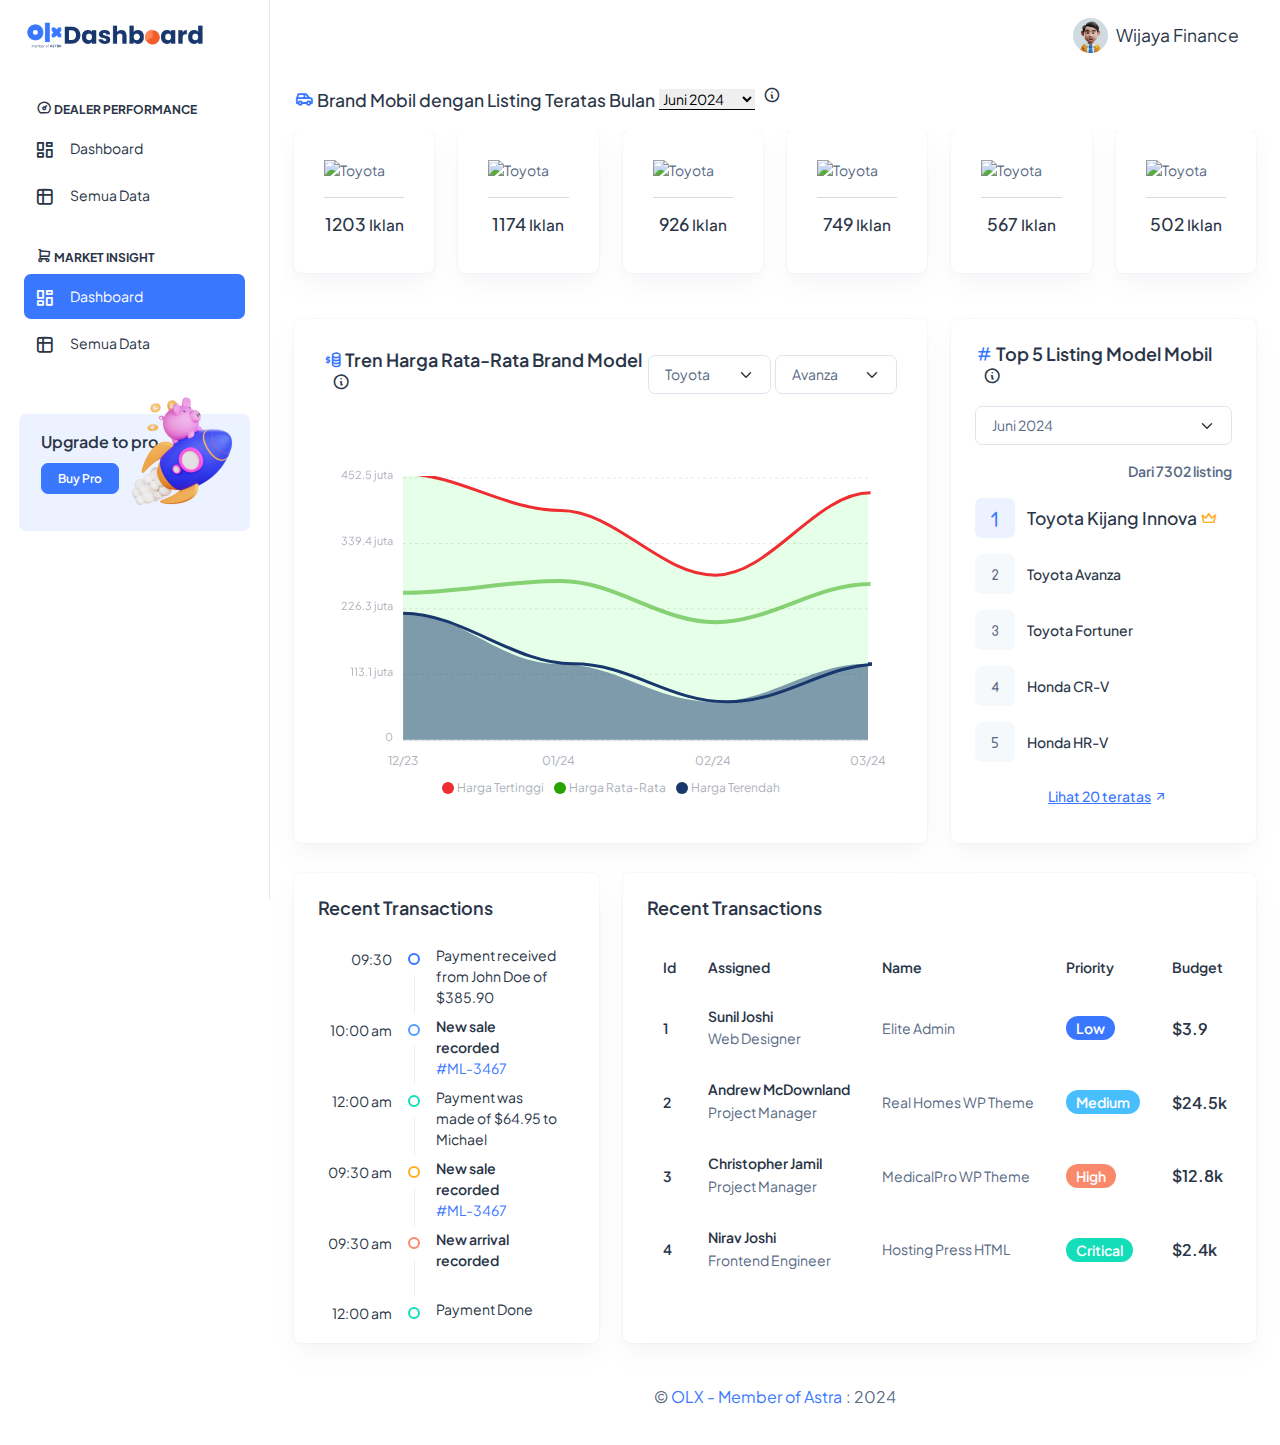
==== src/html/olx-dashboard-pricing.html @ 360a5861 "Merge initial commit" ====
<!doctype html>
<html lang="en">

<head>
  <meta charset="utf-8">
  <meta name="viewport" content="width=device-width, initial-scale=1">
  <title>OLX Dashboard</title>
  <link rel="shortcut icon" type="image/png" href="../assets/images/logos/favicon-dashboard.ico" />
  <link rel="stylesheet" href="../assets/css/style-dashboard.css" />
</head>

<body>
  <!--  Body Wrapper -->
  <div class="page-wrapper" id="main-wrapper" data-layout="vertical" data-navbarbg="skin6" data-sidebartype="full"
    data-sidebar-position="fixed" data-header-position="fixed">
    <!-- Sidebar Start -->
    <aside class="left-sidebar">
      <!-- Sidebar scroll-->
      <div>
        <div class="brand-logo d-flex align-items-center justify-content-between">
          <a href="./index.html" class="text-nowrap logo-img">
            <img src="../assets/images/logos/logo-dashboard-dark-3.png" width="180" alt="" />
          </a>
          <div class="close-btn d-xl-none d-block sidebartoggler cursor-pointer" id="sidebarCollapse">
            <i class="ti ti-x fs-8"></i>
          </div>
        </div>
        <!-- Sidebar navigation-->
        <nav class="sidebar-nav scroll-sidebar" data-simplebar="">
          <ul id="sidebarnav">
            <li class="nav-small-cap">
              <i class="ti ti-dashboard fs-4"></i>
              <span class="hide-menu">Dealer Performance</span>
            </li>
            <li class="sidebar-item">
              <a class="sidebar-link" href="./olx-dashboard.html" aria-expanded="false">
                <span>
                  <i class="ti ti-layout-dashboard"></i>
                </span>
                <span class="hide-menu">Dashboard</span>
              </a>
            </li>
            <li class="sidebar-item">
              <a class="sidebar-link" href="https://dashboard.admo.astra.co.id/dealer-demo-1/ads-performance" aria-expanded="false">
                <span>
                  <i class="ti ti-table"></i>
                </span>
                <span class="hide-menu">Semua Data</span>
              </a>
            </li>
            <li class="nav-small-cap">
              <i class="ti ti-shopping-cart fs-4"></i>
              <span class="hide-menu">Market Insight</span>
            </li>
            <li class="sidebar-item">
              <a class="sidebar-link" href="./olx-dashboard-pricing.html" aria-expanded="false">
                <span>
                  <i class="ti ti-layout-dashboard"></i>
                </span>
                <span class="hide-menu">Dashboard</span>
              </a>
            </li>
            <li class="sidebar-item">
              <a class="sidebar-link" href="https://dashboard.admo.astra.co.id/dealer-demo-1/market-insight" aria-expanded="false">
                <span>
                  <i class="ti ti-table"></i>
                </span>
                <span class="hide-menu">Semua Data</span>
              </a>
            </li>
          </ul>
          <div class="unlimited-access hide-menu bg-light-primary position-relative mb-7 mt-5 rounded">
            <div class="d-flex">
              <div class="unlimited-access-title me-3">
                <h6 class="fw-semibold fs-4 mb-6 text-dark w-85">Upgrade to pro</h6>
                <a href="https://adminmart.com/product/modernize-bootstrap-5-admin-template/" target="_blank" class="btn btn-primary fs-2 fw-semibold lh-sm">Buy Pro</a>
              </div>
              <div class="unlimited-access-img">
                <img src="../assets/images/backgrounds/rocket.png" alt="" class="img-fluid">
              </div>
            </div>
          </div>
        </nav>
        <!-- End Sidebar navigation -->
      </div>
      <!-- End Sidebar scroll-->
    </aside>
    <!--  Sidebar End -->
    <!--  Main wrapper -->
    <div class="body-wrapper">
      <!--  Header Start -->
      <header class="app-header">
        <nav class="navbar navbar-expand-lg navbar-light">
          <ul class="navbar-nav">
            <li class="nav-item d-block d-xl-none">
              <a class="nav-link sidebartoggler nav-icon-hover" id="headerCollapse" href="javascript:void(0)">
                <i class="ti ti-menu-2"></i>
              </a>
            </li>
            <!-- <li class="nav-item">
              <a class="nav-link nav-icon-hover" href="javascript:void(0)">
                <i class="ti ti-bell-ringing"></i>
                <div class="notification bg-primary rounded-circle"></div>
              </a>
            </li> -->
            <!-- <li class="nav-item">
              <h4 class="position-relative top-50 start-50 translate-middle">AutoDealer Toyota</h4>
            </li> -->
          </ul>
          <div class="navbar-collapse justify-content-end px-0" id="navbarNav">
            <ul class="navbar-nav flex-row ms-auto align-items-center justify-content-end">
              <!-- <a href="https://adminmart.com/product/modernize-free-bootstrap-admin-dashboard/" target="_blank" class="btn btn-primary">Download Free</a> -->
              <li class="nav-item dropdown">
                <a class="nav-link nav-icon-hover" href="javascript:void(0)" id="drop2" data-bs-toggle="dropdown"
                  aria-expanded="false">
                  <img src="../assets/images/profile/user-1.jpg" alt="" width="35" height="35" class="rounded-circle">
                  <small class="ms-2">Wijaya Finance</small>
                </a>
                <div class="dropdown-menu dropdown-menu-end dropdown-menu-animate-up" aria-labelledby="drop2">
                  <div class="message-body">
                    <a href="javascript:void(0)" class="d-flex align-items-center gap-2 dropdown-item">
                      <i class="ti ti-receipt fs-6"></i>
                      <p class="mb-0 fs-3">Paket Saya</p>
                    </a>
                    <!-- <a href="javascript:void(0)" class="d-flex align-items-center gap-2 dropdown-item">
                      <i class="ti ti-mail fs-6"></i>
                      <p class="mb-0 fs-3">My Account</p>
                    </a>
                    <a href="javascript:void(0)" class="d-flex align-items-center gap-2 dropdown-item">
                      <i class="ti ti-list-check fs-6"></i>
                      <p class="mb-0 fs-3">My Task</p>
                    </a> -->
                    <a href="./authentication-login.html" class="btn btn-outline-primary mx-3 mt-2 d-block">Logout</a>
                  </div>
                </div>
              </li>
            </ul>
          </div>
        </nav>
      </header>
      <!--  Header End -->
      <div class="container-fluid">
        <!--  Row 1 -->
        <div class="row">
          <div class="col-12 d-flex align-items-center mb-3">
            <h5 class="mb-0 "><i class="ti ti-car fs-6 text-primary"></i> Brand Mobil dengan Listing Teratas Bulan </h5> 
            <select class="custom-select ms-1 w-auto text-decoration-none">
              <option value="1">Juni 2024</option>
              <option value="2">Mei 2024</option>
              <option value="3">April 2024</option>
              <option value="4">Maret 2024</option>
            </select>
            <h5><i class="ti ti-info-circle ms-2 cursor-pointer bs-tooltip" data-bs-toggle="tooltip" data-bs-title="Menampilkan 6 brand mobil dengan jumlah listing mobil bekas terbanyak di OLX untuk bulan terpilih"></i></h5>
          </div>
        </div>
        <div class="row d-flex flex-row flex-nowrap overflow-x-scroll">
          <div class="col-lg-2 col-md-3 col-sm-3 col-7 d-flex align-items-strech">
            <div class="card w-100">
              <div class="card-body">
                <div class="d-block">
                  <img src="https://statics.olx.co.id/olxid/autos/valuation/vehicle/make/pwa/toyota.svg" alt="Toyota" class="d-block mb-2">
                  <hr>
                  <h5 class="text-center">1203 <small>Iklan</small></h5>
                  <!-- <p class="text-center mb-0">Jumlah listing bulan ini</p> -->
                </div>
              </div>
            </div>
          </div>
          <div class="col-lg-2 col-md-3 col-sm-3 col-7 d-flex align-items-strech">
            <div class="card w-100">
              <div class="card-body">
                <div class="d-block">
                  <img src="https://statics.olx.co.id/olxid/autos/valuation/vehicle/make/pwa/honda.svg" alt="Toyota" class="d-block mb-2">
                  <hr>
                  <h5 class="text-center">1174 <small>Iklan</small></h5>
                  <!-- <p class="text-center mb-0">Jumlah listing bulan ini</p> -->
                </div>
              </div>
            </div>
          </div>
          <div class="col-lg-2 col-md-3 col-sm-3 col-7 d-flex align-items-strech">
            <div class="card w-100">
              <div class="card-body">
                <div class="d-block">
                  <img src="https://statics.olx.co.id/olxid/autos/valuation/vehicle/make/pwa/daihatsu.svg" alt="Toyota" class="d-block mb-2">
                  <hr>
                  <h5 class="text-center">926 <small>Iklan</small></h5>
                  <!-- <p class="text-center mb-0">Jumlah listing bulan ini</p> -->
                </div>
              </div>
            </div>
          </div>
          <div class="col-lg-2 col-md-3 col-sm-3 col-7 d-flex align-items-strech">
            <div class="card w-100">
              <div class="card-body">
                <div class="d-block">
                  <img src="https://statics.olx.co.id/olxid/autos/valuation/vehicle/make/pwa/suzuki.svg" alt="Toyota" class="d-block mb-2">
                  <hr>
                  <h5 class="text-center">749 <small>Iklan</small></h5>
                  <!-- <p class="text-center mb-0">Jumlah listing bulan ini</p> -->
                </div>
              </div>
            </div>
          </div>
          <div class="col-lg-2 col-md-3 col-sm-3 col-7 d-flex align-items-strech">
            <div class="card w-100">
              <div class="card-body">
                <div class="d-block">
                  <img src="https://statics.olx.co.id/olxid/autos/valuation/vehicle/make/pwa/mitsubishi.svg" alt="Toyota" class="d-block mb-2">
                  <hr>
                  <h5 class="text-center">567 <small>Iklan</small></h5>
                  <!-- <p class="text-center mb-0">Jumlah listing bulan ini</p> -->
                </div>
              </div>
            </div>
          </div>
          <div class="col-lg-2 col-md-3 col-sm-3 col-7 d-flex align-items-strech">
            <div class="card w-100">
              <div class="card-body">
                <div class="d-block">
                  <img src="https://statics.olx.co.id/olxid/autos/valuation/vehicle/make/pwa/nissan.svg" alt="Toyota" class="d-block mb-2">
                  <hr>
                  <h5 class="text-center">502 <small>Iklan</small></h5>
                  <!-- <p class="text-center mb-0">Jumlah listing bulan ini</p> -->
                </div>
              </div>
            </div>
          </div>
        </div>
        <div class="row mt-3">
          <div class="col-lg-8 d-flex align-items-strech">
            <div class="card w-100">
              <div class="card-body">
                <div class="d-sm-flex d-block align-items-center justify-content-between mb-5">
                  <div class="mb-3 mb-sm-0">
                    <h5 class="card-title fw-semibold"><i class="ti ti-businessplan text-primary"></i> Tren Harga Rata-Rata Brand Model <i class="ti ti-info-circle ms-2 cursor-pointer bs-tooltip" data-bs-toggle="tooltip" data-bs-title="Menampilkan grafik harga rata-rata, tertinggi, dan terendah dari suatu model selama 3 bulan terakhir"></i></h5>
                  </div>
                  <div class="d-flex">
                    <select class="form-select me-1">
                      <option value="1">Toyota</option>
                      <option value="2">Honda</option>
                      <option value="3">Daihatsu</option>
                      <option value="4">Suzuki</option>
                      <option value="5">Mitsubishi</option>
                      <option value="6">Nissan</option>
                      <option value="7">Mazda</option>
                      <option value="8">Wuling</option>
                      <option value="9">Hyundai</option>
                    </select>
                    <select class="form-select">
                      <option value="1">Avanza</option>
                      <option value="2">Agya</option>
                      <option value="3">Alphard</option>
                      <option value="4">Calya</option>
                      <option value="5">Corolla</option>
                      <option value="6">Rush</option>
                      <option value="7">Fortuner</option>
                      <option value="8">Kijang Innova</option>
                      <option value="9">Yaris</option>
                    </select>
                  </div>
                </div>
                <div id="chart-pricing"></div>
              </div>
            </div>
          </div>
          <div class="col-lg-4 d-flex align-items-strech">
            <!-- Yearly Breakup -->
            <div class="card w-100 overflow-hidden">
              <div class="card-body p-4">
                <div class="justify-content-between">
                  <div>
                    <h5 class="card-title mb-9 fw-semibold"><i class="ti ti-hash text-primary"></i> Top 5 Listing Model Mobil <i class="ti ti-info-circle ms-2 cursor-pointer bs-tooltip" data-bs-toggle="tooltip" data-bs-title="Menampilkan 5 model mobil dengan jumlah listing terbanyak untuk bulan terpilih"></i></h5>
                  </div>
                  <div class="mb-2">
                    <select class="form-select">
                      <option value="1">Juni 2024</option>
                      <option value="2">Mei 2024</option>
                      <option value="3">April 2024</option>
                      <option value="4">Maret 2024</option>
                    </select>
                  </div>
                </div>
                <div class="row align-items-center">
                  <div class="col-12">
                    <p class="fw-semibold mb-3 mt-2 text-end">Dari 7302 listing</p>
                    
                    <div class="d-flex align-items-center mb-3">
                      <span
                        class="me-1 rounded-2 bg-light-primary round-40 d-flex align-items-center justify-content-center">
                        <i class="ti ti-number-1 fs-6 text-primary"></i>
                      </span>
                      <h5 class="text-dark ms-2 mb-0">Toyota Kijang Innova <i class="ti ti-crown text-warning"></i></h5>
                    </div>
                    <div class="d-flex align-items-center mb-3">
                      <span
                        class="me-1 rounded-2 bg-light-gray round-40 d-flex align-items-center justify-content-center">
                        <i class="ti ti-number-2 text-gray"></i>
                      </span>
                      <h6 class="text-dark ms-2 mb-0">Toyota Avanza</h6>
                    </div>
                    <div class="d-flex align-items-center mb-3">
                      <span
                        class="me-1 rounded-2 bg-light-gray round-40 d-flex align-items-center justify-content-center">
                        <i class="ti ti-number-3 text-gray"></i>
                      </span>
                      <h6 class="text-dark ms-2 mb-0">Toyota Fortuner</>
                    </div>
                    <div class="d-flex align-items-center mb-3">
                      <span
                        class="me-1 rounded-2 bg-light-gray round-40 d-flex align-items-center justify-content-center">
                        <i class="ti ti-number-4 text-gray"></i>
                      </span>
                      <h6 class="text-dark ms-2 mb-0">Honda CR-V</h6>
                    </div>
                    <div class="d-flex align-items-center mb-3">
                      <span
                        class="me-1 rounded-2 bg-light-gray round-40 d-flex align-items-center justify-content-center">
                        <i class="ti ti-number-5 text-gray"></i>
                      </span>
                      <h6 class="text-dark ms-2 mb-0">Honda HR-V</h6>
                    </div>
                    <div class="d-block text-center mt-4">
                      <a type="button" data-bs-toggle="modal" data-bs-target="#exampleModal"><h6 class="text-primary ms-2 mb-0"><u>Lihat 20 teratas</u> <i class="ti ti-arrow-up-right text-gray"></i></h6></a>
                    </div>
                    <!-- <div class="d-flex align-items-center">
                      <div class="me-4">
                        <span class="round-8 bg-primary rounded-circle me-2 d-inline-block"></span>
                        <span class="fs-2">2023</span>
                      </div>
                      <div>
                        <span class="round-8 bg-light-primary rounded-circle me-2 d-inline-block"></span>
                        <span class="fs-2">2023</span>
                      </div>
                    </div> -->
                  </div>
                </div>
              </div>
            </div>
          </div>
        </div>
        <div class="row">
          <div class="col-lg-4 d-flex align-items-stretch">
            <div class="card w-100">
              <div class="card-body p-4">
                <div class="mb-4">
                  <h5 class="card-title fw-semibold">Recent Transactions</h5>
                </div>
                <ul class="timeline-widget mb-0 position-relative mb-n5">
                  <li class="timeline-item d-flex position-relative overflow-hidden">
                    <div class="timeline-time text-dark flex-shrink-0 text-end">09:30</div>
                    <div class="timeline-badge-wrap d-flex flex-column align-items-center">
                      <span class="timeline-badge border-2 border border-primary flex-shrink-0 my-8"></span>
                      <span class="timeline-badge-border d-block flex-shrink-0"></span>
                    </div>
                    <div class="timeline-desc fs-3 text-dark mt-n1">Payment received from John Doe of $385.90</div>
                  </li>
                  <li class="timeline-item d-flex position-relative overflow-hidden">
                    <div class="timeline-time text-dark flex-shrink-0 text-end">10:00 am</div>
                    <div class="timeline-badge-wrap d-flex flex-column align-items-center">
                      <span class="timeline-badge border-2 border border-info flex-shrink-0 my-8"></span>
                      <span class="timeline-badge-border d-block flex-shrink-0"></span>
                    </div>
                    <div class="timeline-desc fs-3 text-dark mt-n1 fw-semibold">New sale recorded <a
                        href="javascript:void(0)" class="text-primary d-block fw-normal">#ML-3467</a>
                    </div>
                  </li>
                  <li class="timeline-item d-flex position-relative overflow-hidden">
                    <div class="timeline-time text-dark flex-shrink-0 text-end">12:00 am</div>
                    <div class="timeline-badge-wrap d-flex flex-column align-items-center">
                      <span class="timeline-badge border-2 border border-success flex-shrink-0 my-8"></span>
                      <span class="timeline-badge-border d-block flex-shrink-0"></span>
                    </div>
                    <div class="timeline-desc fs-3 text-dark mt-n1">Payment was made of $64.95 to Michael</div>
                  </li>
                  <li class="timeline-item d-flex position-relative overflow-hidden">
                    <div class="timeline-time text-dark flex-shrink-0 text-end">09:30 am</div>
                    <div class="timeline-badge-wrap d-flex flex-column align-items-center">
                      <span class="timeline-badge border-2 border border-warning flex-shrink-0 my-8"></span>
                      <span class="timeline-badge-border d-block flex-shrink-0"></span>
                    </div>
                    <div class="timeline-desc fs-3 text-dark mt-n1 fw-semibold">New sale recorded <a
                        href="javascript:void(0)" class="text-primary d-block fw-normal">#ML-3467</a>
                    </div>
                  </li>
                  <li class="timeline-item d-flex position-relative overflow-hidden">
                    <div class="timeline-time text-dark flex-shrink-0 text-end">09:30 am</div>
                    <div class="timeline-badge-wrap d-flex flex-column align-items-center">
                      <span class="timeline-badge border-2 border border-danger flex-shrink-0 my-8"></span>
                      <span class="timeline-badge-border d-block flex-shrink-0"></span>
                    </div>
                    <div class="timeline-desc fs-3 text-dark mt-n1 fw-semibold">New arrival recorded 
                    </div>
                  </li>
                  <li class="timeline-item d-flex position-relative overflow-hidden">
                    <div class="timeline-time text-dark flex-shrink-0 text-end">12:00 am</div>
                    <div class="timeline-badge-wrap d-flex flex-column align-items-center">
                      <span class="timeline-badge border-2 border border-success flex-shrink-0 my-8"></span>
                    </div>
                    <div class="timeline-desc fs-3 text-dark mt-n1">Payment Done</div>
                  </li>
                </ul>
              </div>
            </div>
          </div>
          <div class="col-lg-8 d-flex align-items-stretch">
            <div class="card w-100">
              <div class="card-body p-4">
                <h5 class="card-title fw-semibold mb-4">Recent Transactions</h5>
                <div class="table-responsive">
                  <table class="table text-nowrap mb-0 align-middle">
                    <thead class="text-dark fs-4">
                      <tr>
                        <th class="border-bottom-0">
                          <h6 class="fw-semibold mb-0">Id</h6>
                        </th>
                        <th class="border-bottom-0">
                          <h6 class="fw-semibold mb-0">Assigned</h6>
                        </th>
                        <th class="border-bottom-0">
                          <h6 class="fw-semibold mb-0">Name</h6>
                        </th>
                        <th class="border-bottom-0">
                          <h6 class="fw-semibold mb-0">Priority</h6>
                        </th>
                        <th class="border-bottom-0">
                          <h6 class="fw-semibold mb-0">Budget</h6>
                        </th>
                      </tr>
                    </thead>
                    <tbody>
                      <tr>
                        <td class="border-bottom-0"><h6 class="fw-semibold mb-0">1</h6></td>
                        <td class="border-bottom-0">
                            <h6 class="fw-semibold mb-1">Sunil Joshi</h6>
                            <span class="fw-normal">Web Designer</span>                          
                        </td>
                        <td class="border-bottom-0">
                          <p class="mb-0 fw-normal">Elite Admin</p>
                        </td>
                        <td class="border-bottom-0">
                          <div class="d-flex align-items-center gap-2">
                            <span class="badge bg-primary rounded-3 fw-semibold">Low</span>
                          </div>
                        </td>
                        <td class="border-bottom-0">
                          <h6 class="fw-semibold mb-0 fs-4">$3.9</h6>
                        </td>
                      </tr> 
                      <tr>
                        <td class="border-bottom-0"><h6 class="fw-semibold mb-0">2</h6></td>
                        <td class="border-bottom-0">
                            <h6 class="fw-semibold mb-1">Andrew McDownland</h6>
                            <span class="fw-normal">Project Manager</span>                          
                        </td>
                        <td class="border-bottom-0">
                          <p class="mb-0 fw-normal">Real Homes WP Theme</p>
                        </td>
                        <td class="border-bottom-0">
                          <div class="d-flex align-items-center gap-2">
                            <span class="badge bg-secondary rounded-3 fw-semibold">Medium</span>
                          </div>
                        </td>
                        <td class="border-bottom-0">
                          <h6 class="fw-semibold mb-0 fs-4">$24.5k</h6>
                        </td>
                      </tr> 
                      <tr>
                        <td class="border-bottom-0"><h6 class="fw-semibold mb-0">3</h6></td>
                        <td class="border-bottom-0">
                            <h6 class="fw-semibold mb-1">Christopher Jamil</h6>
                            <span class="fw-normal">Project Manager</span>                          
                        </td>
                        <td class="border-bottom-0">
                          <p class="mb-0 fw-normal">MedicalPro WP Theme</p>
                        </td>
                        <td class="border-bottom-0">
                          <div class="d-flex align-items-center gap-2">
                            <span class="badge bg-danger rounded-3 fw-semibold">High</span>
                          </div>
                        </td>
                        <td class="border-bottom-0">
                          <h6 class="fw-semibold mb-0 fs-4">$12.8k</h6>
                        </td>
                      </tr>      
                      <tr>
                        <td class="border-bottom-0"><h6 class="fw-semibold mb-0">4</h6></td>
                        <td class="border-bottom-0">
                            <h6 class="fw-semibold mb-1">Nirav Joshi</h6>
                            <span class="fw-normal">Frontend Engineer</span>                          
                        </td>
                        <td class="border-bottom-0">
                          <p class="mb-0 fw-normal">Hosting Press HTML</p>
                        </td>
                        <td class="border-bottom-0">
                          <div class="d-flex align-items-center gap-2">
                            <span class="badge bg-success rounded-3 fw-semibold">Critical</span>
                          </div>
                        </td>
                        <td class="border-bottom-0">
                          <h6 class="fw-semibold mb-0 fs-4">$2.4k</h6>
                        </td>
                      </tr>                       
                    </tbody>
                  </table>
                </div>
              </div>
            </div>
          </div>
        </div>
        
        <div class="py-6 px-6 text-center">
          <p class="mb-0 fs-4">&copy; <a href="https://olx.co.id" target="_blank" class="pe-1 text-primary">OLX - Member of Astra</a>: 2024</p>
        </div>
      </div>
    </div>
  </div>

  <!-- Modal Top 20 Brand Model -->
  <div class="modal fade" id="exampleModal" tabindex="-1" aria-labelledby="exampleModalLabel" aria-hidden="true">
    <div class="modal-dialog modal-dialog-scrollable">
      <div class="modal-content">
        <div class="modal-header">
          <h1 class="modal-title fs-5" id="exampleModalLabel"><i class="ti ti-hash text-primary"></i> Top 20 Listing Model Mobil</h1>
          <button type="button" class="btn-close" data-bs-dismiss="modal" aria-label="Close"></button>
        </div>
        <div class="modal-body">
          <div class="row align-items-center">
            <div class="col-12">
              <div class="d-flex align-items-center mb-3">
                <span
                  class="me-1 rounded-2 bg-light-primary round-40 d-flex align-items-center justify-content-center">
                  <h5 class="mb-0 text-primary">1</h5>
                </span>
                <h5 class="text-dark ms-2 mb-0">Toyota Kijang Innova <i class="ti ti-crown text-warning"></i></h5>
              </div>
              <div class="d-flex align-items-center mb-3">
                <span
                  class="me-1 rounded-2 bg-light-gray round-40 d-flex align-items-center justify-content-center">
                  <h6 class="mb-0">2</h6>
                </span>
                <h6 class="text-dark ms-2 mb-0">Toyota Avanza</h6>
              </div>
              <div class="d-flex align-items-center mb-3">
                <span
                  class="me-1 rounded-2 bg-light-gray round-40 d-flex align-items-center justify-content-center">
                  <h6 class="mb-0">3</h6>
                </span>
                <h6 class="text-dark ms-2 mb-0">Toyota Fortuner</>
              </div>
              <div class="d-flex align-items-center mb-3">
                <span
                  class="me-1 rounded-2 bg-light-gray round-40 d-flex align-items-center justify-content-center">
                  <h6 class="mb-0">4</h6>
                </span>
                <h6 class="text-dark ms-2 mb-0">Honda CR-V</h6>
              </div>
              <div class="d-flex align-items-center mb-3">
                <span
                  class="me-1 rounded-2 bg-light-gray round-40 d-flex align-items-center justify-content-center">
                  <h6 class="mb-0">5</h6>
                </span>
                <h6 class="text-dark ms-2 mb-0">Honda HR-V</h6>
              </div>
              <div class="d-flex align-items-center mb-3">
                <span
                  class="me-1 rounded-2 bg-light-gray round-40 d-flex align-items-center justify-content-center">
                  <h6 class="mb-0">6</h6>
                </span>
                <h6 class="text-dark ms-2 mb-0">Toyota Fortuner</h6>
              </div>
              <div class="d-flex align-items-center mb-3">
                <span
                  class="me-1 rounded-2 bg-light-gray round-40 d-flex align-items-center justify-content-center">
                  <h6 class="mb-0">7</h6>
                </span>
                <h6 class="text-dark ms-2 mb-0">Honda Jazz</h6>
              </div>
              <div class="d-flex align-items-center mb-3">
                <span
                  class="me-1 rounded-2 bg-light-gray round-40 d-flex align-items-center justify-content-center">
                  <h6 class="mb-0">8</h6>
                </span>
                <h6 class="text-dark ms-2 mb-0">Toyota Rush</h6>
              </div>
              <div class="d-flex align-items-center mb-3">
                <span
                  class="me-1 rounded-2 bg-light-gray round-40 d-flex align-items-center justify-content-center">
                  <h6 class="mb-0">9</h6>
                </span>
                <h6 class="text-dark ms-2 mb-0">Honda Brio</h6>
              </div>
              <div class="d-flex align-items-center mb-3">
                <span
                  class="me-1 rounded-2 bg-light-gray round-40 d-flex align-items-center justify-content-center">
                  <h6 class="mb-0">10</h6>
                </span>
                <h6 class="text-dark ms-2 mb-0">Daihatsu Xenia</h6>
              </div>
              <div class="d-flex align-items-center mb-3">
                <span
                  class="me-1 rounded-2 bg-light-gray round-40 d-flex align-items-center justify-content-center">
                  <h6 class="mb-0">11</h6>
                </span>
                <h6 class="text-dark ms-2 mb-0">Daihatsu Terios</h6>
              </div>
              <div class="d-flex align-items-center mb-3">
                <span
                  class="me-1 rounded-2 bg-light-gray round-40 d-flex align-items-center justify-content-center">
                  <h6 class="mb-0">12</h6>
                </span>
                <h6 class="text-dark ms-2 mb-0">Hyundai Accent</h6>
              </div>
              <div class="d-flex align-items-center mb-3">
                <span
                  class="me-1 rounded-2 bg-light-gray round-40 d-flex align-items-center justify-content-center">
                  <h6 class="mb-0">13</h6>
                </span>
                <h6 class="text-dark ms-2 mb-0">Suzuki Aerio</h6>
              </div>
              <div class="d-flex align-items-center mb-3">
                <span
                  class="me-1 rounded-2 bg-light-gray round-40 d-flex align-items-center justify-content-center">
                  <h6 class="mb-0">14</h6>
                </span>
                <h6 class="text-dark ms-2 mb-0">Honda Genio</h6>
              </div>
              <div class="d-flex align-items-center mb-3">
                <span
                  class="me-1 rounded-2 bg-light-gray round-40 d-flex align-items-center justify-content-center">
                  <h6 class="mb-0">15</h6>
                </span>
                <h6 class="text-dark ms-2 mb-0">Honda City Type-Z</h6>
              </div>
              <div class="d-flex align-items-center mb-3">
                <span
                  class="me-1 rounded-2 bg-light-gray round-40 d-flex align-items-center justify-content-center">
                  <h6 class="mb-0">16</h6>
                </span>
                <h6 class="text-dark ms-2 mb-0">Datsun Go+ Panca</h6>
              </div>
              <div class="d-flex align-items-center mb-3">
                <span
                  class="me-1 rounded-2 bg-light-gray round-40 d-flex align-items-center justify-content-center">
                  <h6 class="mb-0">17</h6>
                </span>
                <h6 class="text-dark ms-2 mb-0">Suzuki Karimun</h6>
              </div>
              <div class="d-flex align-items-center mb-3">
                <span
                  class="me-1 rounded-2 bg-light-gray round-40 d-flex align-items-center justify-content-center">
                  <h6 class="mb-0">18</h6>
                </span>
                <h6 class="text-dark ms-2 mb-0">KIA Picanto</h6>
              </div>
              <div class="d-flex align-items-center mb-3">
                <span
                  class="me-1 rounded-2 bg-light-gray round-40 d-flex align-items-center justify-content-center">
                  <h6 class="mb-0">19</h6>
                </span>
                <h6 class="text-dark ms-2 mb-0">Suzuki Swift</h6>
              </div>
              <div class="d-flex align-items-center mb-3">
                <span
                  class="me-1 rounded-2 bg-light-gray round-40 d-flex align-items-center justify-content-center">
                  <h6 class="mb-0">20</h6>
                </span>
                <h6 class="text-dark ms-2 mb-0">Toyota Soluna</h6>
              </div>
              
              <!-- <div class="d-flex align-items-center">
                <div class="me-4">
                  <span class="round-8 bg-primary rounded-circle me-2 d-inline-block"></span>
                  <span class="fs-2">2023</span>
                </div>
                <div>
                  <span class="round-8 bg-light-primary rounded-circle me-2 d-inline-block"></span>
                  <span class="fs-2">2023</span>
                </div>
              </div> -->
            </div>
          </div>
        </div>
      </div>
    </div>
  </div>
  <script src="../assets/libs/jquery/dist/jquery.min.js"></script>
  <script src="../assets/libs/bootstrap/dist/js/bootstrap.bundle.min.js"></script>
  <script src="../assets/js/sidebarmenu.js"></script>
  <script src="../assets/js/app.min.js"></script>
  <script src="../assets/libs/apexcharts/dist/apexcharts.min.js"></script>
  <script src="../assets/libs/simplebar/dist/simplebar.js"></script>
  <script src="../assets/js/dashboard.js"></script>
  <script>
    const tooltipTriggerList = document.querySelectorAll('[data-bs-toggle="tooltip"]')
    const tooltipList = [...tooltipTriggerList].map(tooltipTriggerEl => new bootstrap.Tooltip(tooltipTriggerEl))

    const myModal = document.getElementById('myModal')
    const myInput = document.getElementById('myInput')

    myModal.addEventListener('shown.bs.modal', () => {
      myInput.focus()
    })
  </script>
  
</body>

</html>
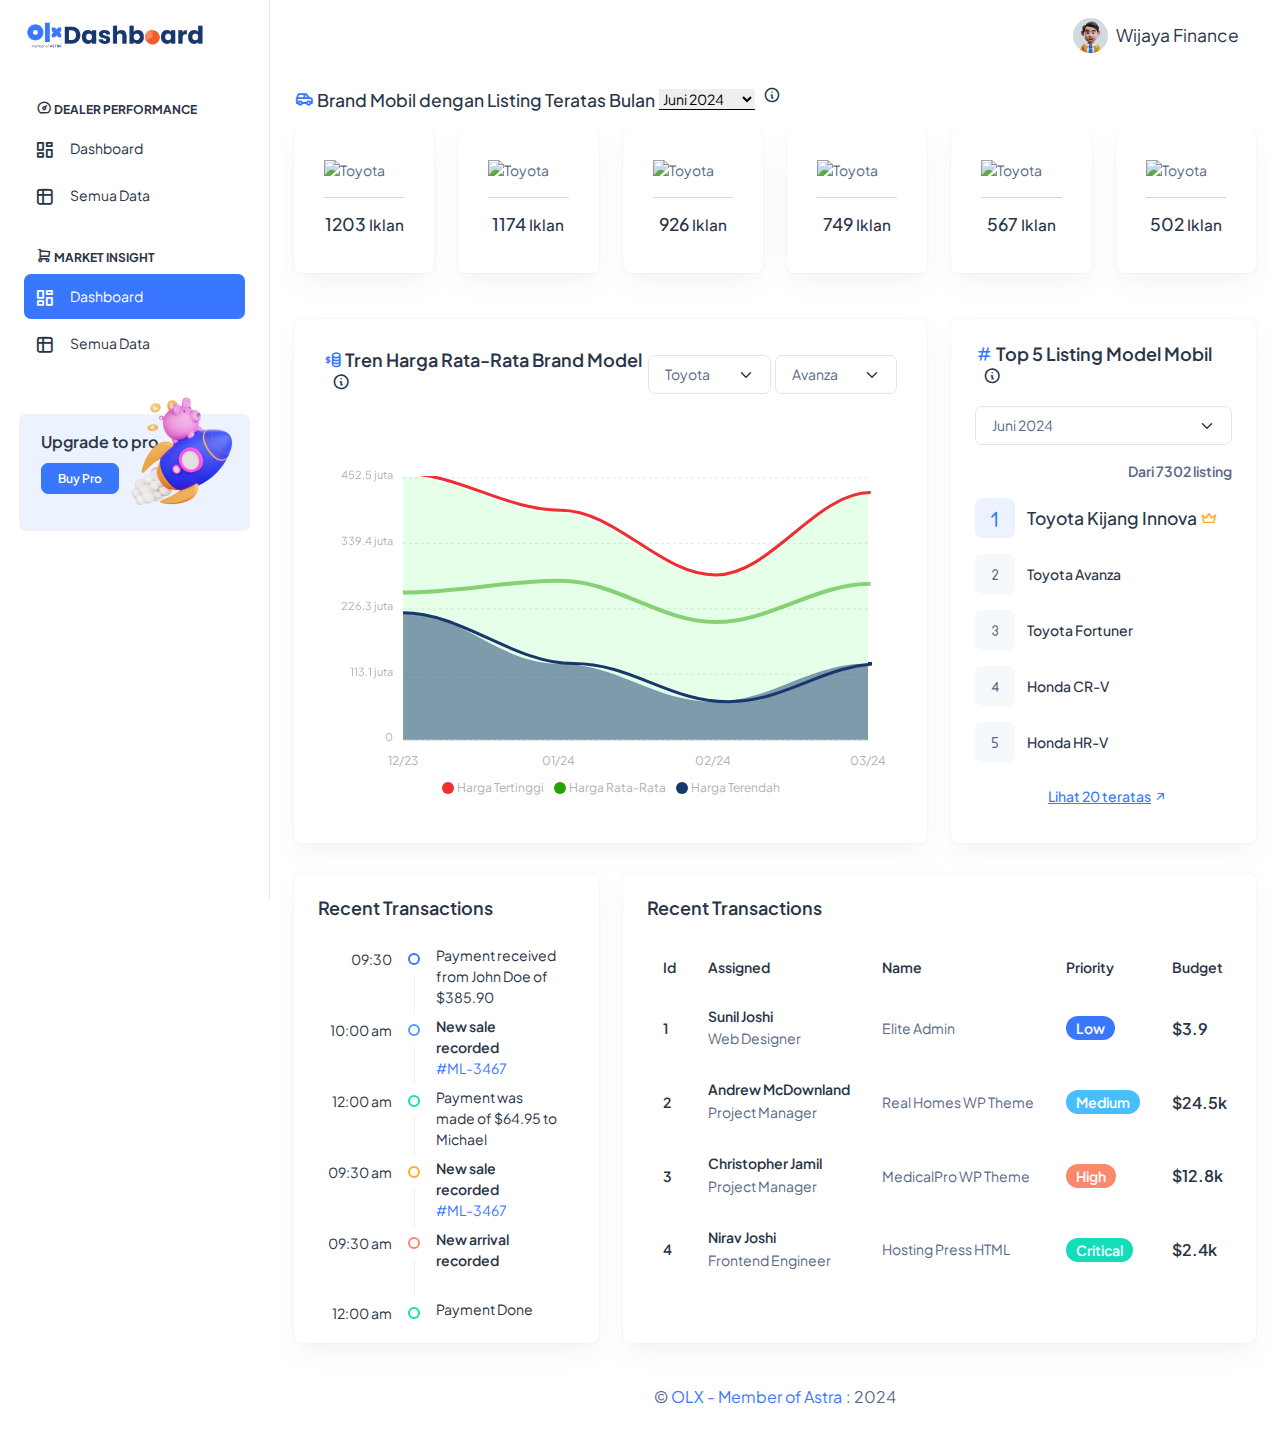
==== commit db431477: "Change hyperlink reference for side bar" ====
--- a/src/html/olx-dashboard-pricing.html
+++ b/src/html/olx-dashboard-pricing.html
@@ -18,7 +18,7 @@
       <!-- Sidebar scroll-->
       <div>
         <div class="brand-logo d-flex align-items-center justify-content-between">
-          <a href="./index.html" class="text-nowrap logo-img">
+          <a href="./olx-dashboard.html" class="text-nowrap logo-img">
             <img src="../assets/images/logos/logo-dashboard-dark-3.png" width="180" alt="" />
           </a>
           <div class="close-btn d-xl-none d-block sidebartoggler cursor-pointer" id="sidebarCollapse">
@@ -61,7 +61,7 @@
               </a>
             </li>
             <li class="sidebar-item">
-              <a class="sidebar-link" href="https://dashboard.admo.astra.co.id/dealer-demo-1/market-insight" aria-expanded="false">
+              <a class="sidebar-link" href="./olx-dashboard-pricing-table.html" aria-expanded="false">
                 <span>
                   <i class="ti ti-table"></i>
                 </span>
